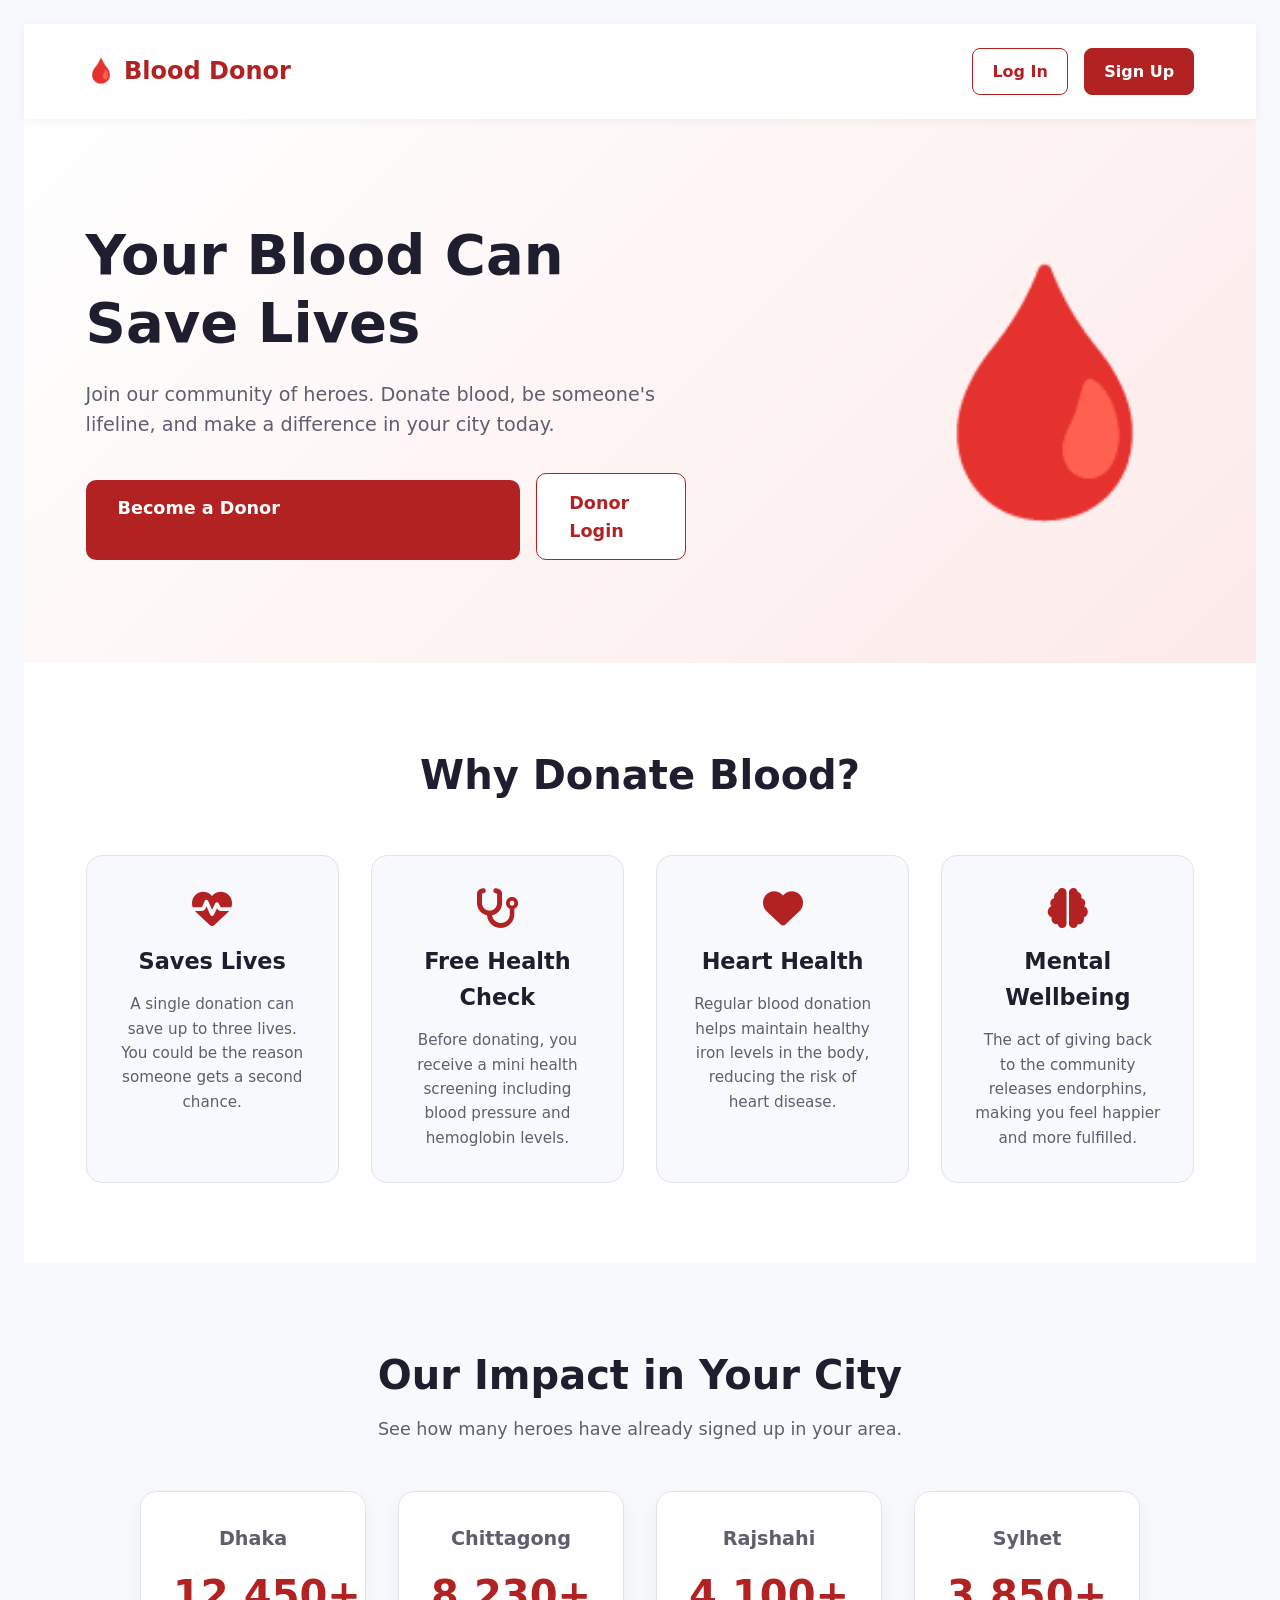
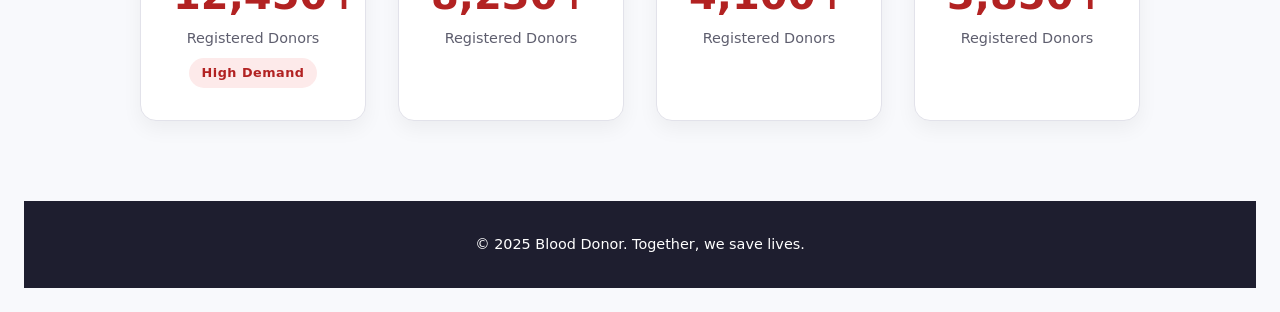
==== Index.html @ 7f74e095 "Add project files" ====
<!DOCTYPE html>
<html lang="en">
<head>
  <meta charset="UTF-8">
  <meta name="viewport" content="width=device-width, initial-scale=1.0">
  <title>Blood Donor · Save Lives</title>
  <link rel="stylesheet" href="style.css">
  <link rel="stylesheet" href="index.css">
  <link rel="stylesheet" href="https://cdnjs.cloudflare.com/ajax/libs/font-awesome/6.4.0/css/all.min.css">
</head>
<body class="landing-page">

  <nav class="navbar">
    <div class="logo">🩸 Blood Donor</div>
    <div class="nav-links">
      <a href="login.html" class="btn-login">Log In</a>
      <a href="signup.html" class="btn-signup">Sign Up</a>
    </div>
  </nav>

  <header class="hero">
    <div class="hero-content">
      <h1>Your Blood Can Save Lives</h1>
      <p>Join our community of heroes. Donate blood, be someone's lifeline, and make a difference in your city today.</p>
      <div class="hero-buttons">
        <a href="signup.html" class="btn-primary">Become a Donor</a>
        <a href="login.html" class="btn-secondary">Donor Login</a>
      </div>
    </div>
    <div class="hero-image">
      <span class="big-emoji">🩸</span>
    </div>
  </header>

  <section class="benefits">
    <h2>Why Donate Blood?</h2>
    <div class="benefits-grid">
      <div class="benefit-card">
        <i class="fa-solid fa-heart-pulse"></i>
        <h3>Saves Lives</h3>
        <p>A single donation can save up to three lives. You could be the reason someone gets a second chance.</p>
      </div>
      <div class="benefit-card">
        <i class="fa-solid fa-stethoscope"></i>
        <h3>Free Health Check</h3>
        <p>Before donating, you receive a mini health screening including blood pressure and hemoglobin levels.</p>
      </div>
      <div class="benefit-card">
        <i class="fa-solid fa-heart"></i>
        <h3>Heart Health</h3>
        <p>Regular blood donation helps maintain healthy iron levels in the body, reducing the risk of heart disease.</p>
      </div>
      <div class="benefit-card">
        <i class="fa-solid fa-brain"></i>
        <h3>Mental Wellbeing</h3>
        <p>The act of giving back to the community releases endorphins, making you feel happier and more fulfilled.</p>
      </div>
    </div>
  </section>

  <section class="statistics">
    <h2>Our Impact in Your City</h2>
    <p class="subtitle">See how many heroes have already signed up in your area.</p>
    
    <div class="stats-grid">
      <div class="stat-box">
        <h3>Dhaka</h3>
        <p class="number">12,450+</p>
        <p class="label">Registered Donors</p>
        <span class="badge high-demand">High Demand</span>
      </div>
      <div class="stat-box">
        <h3>Chittagong</h3>
        <p class="number">8,230+</p>
        <p class="label">Registered Donors</p>
      </div>
      <div class="stat-box">
        <h3>Rajshahi</h3>
        <p class="number">4,100+</p>
        <p class="label">Registered Donors</p>
      </div>
      <div class="stat-box">
        <h3>Sylhet</h3>
        <p class="number">3,850+</p>
        <p class="label">Registered Donors</p>
      </div>
    </div>
  </section>

  <footer>
    <p>© 2025 Blood Donor. Together, we save lives.</p>
  </footer>

</body>
</html>
---- style.css ----
/* ---------- GLOBAL RESET & VARIABLES ---------- */
* {
  margin: 0;
  padding: 0;
  box-sizing: border-box;
  font-family: 'Segoe UI', Roboto, system-ui, sans-serif;
}

:root {
  --primary: #b22222;
  --primary-dark: #8b1a1a;
  --primary-light: #fdeaea;
  --gray-bg: #f8f9fc;
  --card-bg: #ffffff;
  --text-dark: #1e1e2f;
  --text-muted: #5e5e6e;
  --border-light: #e2e2ea;
  --shadow: 0 8px 20px rgba(0, 0, 0, 0.05);
  --radius: 16px;
}

body {
  min-height: 100vh;
  background: var(--gray-bg);
  color: var(--text-dark);
  display: flex;
  align-items: center;
  justify-content: center;
  padding: 1.5rem;
}

/* ---------- AUTH PAGES (LOGIN / SIGNUP) ---------- */
.auth-page {
  display: flex;
  align-items: center;
  justify-content: center;
}

.auth-container {
  background: var(--card-bg);
  max-width: 440px;
  width: 100%;
  padding: 2.2rem 2rem;
  border-radius: var(--radius);
  box-shadow: var(--shadow);
  border: 1px solid var(--border-light);
}

.auth-container h1 {
  font-size: 1.9rem;
  color: var(--primary);
  display: flex;
  align-items: center;
  gap: 0.4rem;
  margin-bottom: 0.2rem;
  letter-spacing: -0.5px;
}

.auth-container h2 {
  font-size: 1.4rem;
  font-weight: 500;
  color: var(--text-muted);
  margin-bottom: 1.8rem;
  border-bottom: 2px solid var(--primary-light);
  padding-bottom: 0.6rem;
}

.form-group {
  margin-bottom: 1.3rem;
}

.form-group label {
  display: block;
  font-size: 0.9rem;
  font-weight: 600;
  margin-bottom: 0.4rem;
  color: var(--text-dark);
}

.form-group input,
.form-group select {
  width: 100%;
  padding: 0.75rem 1rem;
  border: 1.5px solid var(--border-light);
  border-radius: 10px;
  font-size: 1rem;
  transition: 0.2s;
  background: #fcfcfd;
}

.form-group input:focus,
.form-group select:focus {
  outline: none;
  border-color: var(--primary);
  box-shadow: 0 0 0 3px rgba(178, 34, 34, 0.1);
  background: #ffffff;
}

/* ---------- SHOW/HIDE PASSWORD ---------- */
.password-wrapper {
  position: relative;
  width: 100%;
}

.password-wrapper input {
  padding-right: 40px;
}

.toggle-password {
  position: absolute;
  right: 12px;
  top: 50%;
  transform: translateY(-50%);
  cursor: pointer;
  font-size: 1.1rem;
  user-select: none;
  opacity: 0.7;
  transition: 0.2s;
}

.toggle-password:hover {
  opacity: 1;
}

/* ---------- FORM OPTIONS ---------- */
.form-options {
  display: flex;
  justify-content: space-between;
  align-items: center;
  margin: 1rem 0 1.5rem;
  font-size: 0.9rem;
}

.remember {
  display: flex;
  align-items: center;
  gap: 0.4rem;
  color: var(--text-muted);
  cursor: pointer;
}

.forgot {
  color: var(--primary);
  text-decoration: none;
  font-weight: 500;
}

.forgot:hover {
  text-decoration: underline;
}

.btn-primary {
  width: 100%;
  padding: 0.85rem;
  background: var(--primary);
  color: white;
  border: none;
  border-radius: 10px;
  font-size: 1rem;
  font-weight: 600;
  cursor: pointer;
  transition: 0.2s;
  margin-top: 0.4rem;
}

.btn-primary:hover {
  background: var(--primary-dark);
  transform: translateY(-1px);
}

.switch-auth {
  text-align: center;
  margin-top: 1.8rem;
  color: var(--text-muted);
  font-size: 0.95rem;
}

.switch-auth a {
  color: var(--primary);
  font-weight: 600;
  text-decoration: none;
}

.switch-auth a:hover {
  text-decoration: underline;
}

.message {
  margin-top: 1rem;
  font-size: 0.9rem;
  text-align: center;
  min-height: 1.4rem;
  color: var(--primary);
  font-weight: 500;
}

/* ---------- DASHBOARD PAGE ---------- */
.dashboard-page {
  display: flex;
  align-items: flex-start;
  justify-content: center;
  padding: 2rem 1rem;
}

.dashboard-container {
  max-width: 1100px;
  width: 100%;
  background: transparent;
}

.dashboard-header {
  background: var(--card-bg);
  border-radius: var(--radius);
  padding: 1.6rem 2rem;
  display: flex;
  flex-wrap: wrap;
  align-items: center;
  justify-content: space-between;
  gap: 1.5rem;
  box-shadow: var(--shadow);
  border: 1px solid var(--border-light);
  margin-bottom: 2rem;
}

.profile-info {
  display: flex;
  align-items: center;
  gap: 1.2rem;
}

.avatar {
  width: 64px;
  height: 64px;
  background: var(--primary-light);
  border-radius: 50%;
  display: flex;
  align-items: center;
  justify-content: center;
  font-size: 2.2rem;
  color: var(--primary);
  border: 2px solid var(--primary);
}

.profile-info h1 {
  font-size: 1.6rem;
  font-weight: 700;
  line-height: 1.2;
}

.donor-email {
  color: var(--text-muted);
  font-size: 0.9rem;
  margin: 0.2rem 0 0.3rem;
}

.badge {
  display: inline-block;
  background: var(--primary);
  color: white;
  padding: 0.2rem 0.8rem;
  border-radius: 20px;
  font-size: 0.8rem;
  font-weight: 600;
  letter-spacing: 0.5px;
}

.availability-toggle {
  display: flex;
  align-items: center;
  gap: 0.8rem;
  background: var(--gray-bg);
  padding: 0.6rem 1.2rem;
  border-radius: 40px;
}

.availability-toggle span {
  font-weight: 500;
  font-size: 0.95rem;
}

.switch {
  position: relative;
  display: inline-block;
  width: 52px;
  height: 28px;
}

.switch input {
  opacity: 0;
  width: 0;
  height: 0;
}

.slider {
  position: absolute;
  cursor: pointer;
  top: 0;
  left: 0;
  right: 0;
  bottom: 0;
  background-color: #ccc;
  transition: .3s;
  border-radius: 34px;
}

.slider:before {
  position: absolute;
  content: "";
  height: 22px;
  width: 22px;
  left: 3px;
  bottom: 3px;
  background-color: white;
  transition: .3s;
  border-radius: 50%;
}

input:checked + .slider {
  background-color: var(--primary);
}

input:checked + .slider:before {
  transform: translateX(24px);
}

.slider.round {
  border-radius: 34px;
}

.slider.round:before {
  border-radius: 50%;
}

.btn-logout {
  background: transparent;
  border: 1.5px solid var(--border-light);
  padding: 0.5rem 1.2rem;
  border-radius: 30px;
  font-weight: 500;
  color: var(--text-muted);
  cursor: pointer;
  transition: 0.2s;
}

.btn-logout:hover {
  background: var(--primary-light);
  border-color: var(--primary);
  color: var(--primary);
}

.dashboard-main {
  display: grid;
  grid-template-columns: 1fr 1.5fr 1fr;
  gap: 1.5rem;
}

.card {
  background: var(--card-bg);
  border-radius: var(--radius);
  padding: 1.5rem 1.5rem 1.2rem;
  border: 1px solid var(--border-light);
  box-shadow: var(--shadow);
}

.card h2 {
  font-size: 1.3rem;
  font-weight: 600;
  margin-bottom: 1rem;
  color: var(--text-dark);
  border-bottom: 2px solid var(--primary-light);
  padding-bottom: 0.5rem;
}

.profile-list {
  list-style: none;
}

.profile-list li {
  margin-bottom: 0.8rem;
  font-size: 0.95rem;
  color: var(--text-muted);
}

.profile-list strong {
  color: var(--text-dark);
  font-weight: 600;
  display: inline-block;
  min-width: 110px;
}

.history-table {
  width: 100%;
  border-collapse: collapse;
  font-size: 0.9rem;
}

.history-table th,
.history-table td {
  text-align: left;
  padding: 0.6rem 0.3rem;
  border-bottom: 1px solid var(--border-light);
}

.history-table th {
  font-weight: 600;
  color: var(--text-muted);
  font-size: 0.8rem;
  text-transform: uppercase;
  letter-spacing: 0.5px;
}

.total-donations {
  margin-top: 1rem;
  font-size: 0.95rem;
  text-align: right;
  color: var(--text-muted);
}

.total-donations strong {
  color: var(--primary);
  font-size: 1.2rem;
}

.status-indicator {
  display: flex;
  align-items: center;
  gap: 0.8rem;
  font-size: 1.1rem;
  font-weight: 500;
  background: var(--gray-bg);
  padding: 1rem;
  border-radius: 12px;
}

.dot {
  width: 14px;
  height: 14px;
  border-radius: 50%;
  display: inline-block;
}

.dot.available {
  background: #2e7d32;
  box-shadow: 0 0 0 4px rgba(46, 125, 50, 0.15);
}

.dot.unavailable {
  background: #b22222;
  box-shadow: 0 0 0 4px rgba(178, 34, 34, 0.15);
}

.hint {
  margin-top: 1rem;
  font-size: 0.85rem;
  color: var(--text-muted);
  font-style: italic;
}

@media (max-width: 900px) {
  .dashboard-main {
    grid-template-columns: 1fr 1fr;
  }
}

@media (max-width: 600px) {
  .dashboard-main {
    grid-template-columns: 1fr;
  }
  .dashboard-header {
    flex-direction: column;
    align-items: stretch;
  }
  .availability-toggle {
    justify-content: center;
  }
}
---- index.css ----
/* ---------- LANDING PAGE SPECIFIC STYLES ---------- */
.landing-page {
  background: var(--gray-bg);
  color: var(--text-dark);
  line-height: 1.6;
  display: block;
}

.navbar {
  display: flex;
  justify-content: space-between;
  align-items: center;
  padding: 1.5rem 5%;
  background: var(--card-bg);
  box-shadow: 0 2px 10px rgba(0,0,0,0.05);
  position: sticky;
  top: 0;
  z-index: 100;
}

.logo {
  font-size: 1.5rem;
  font-weight: 700;
  color: var(--primary);
}

.nav-links {
  display: flex;
  gap: 1rem;
}

.btn-login, .btn-signup {
  text-decoration: none;
  padding: 0.6rem 1.2rem;
  border-radius: 8px;
  font-weight: 600;
  transition: 0.2s;
}

.btn-login {
  color: var(--primary);
  border: 1.5px solid var(--primary);
}

.btn-login:hover {
  background: var(--primary-light);
}

.btn-signup {
  background: var(--primary);
  color: white;
  border: 1.5px solid var(--primary);
}

.btn-signup:hover {
  background: var(--primary-dark);
}

.hero {
  display: flex;
  align-items: center;
  justify-content: space-between;
  padding: 5rem 5%;
  background: linear-gradient(135deg, #ffffff 0%, var(--primary-light) 100%);
}

.hero-content {
  max-width: 600px;
}

.hero h1 {
  font-size: 3.5rem;
  line-height: 1.2;
  color: var(--text-dark);
  margin-bottom: 1.5rem;
}

.hero p {
  font-size: 1.2rem;
  color: var(--text-muted);
  margin-bottom: 2rem;
}

.hero-buttons {
  display: flex;
  gap: 1rem;
}

.btn-primary, .btn-secondary {
  text-decoration: none;
  padding: 0.9rem 2rem;
  border-radius: 10px;
  font-size: 1.1rem;
  font-weight: 600;
  transition: 0.2s;
}

.btn-primary {
  background: var(--primary);
  color: white;
}

.btn-primary:hover {
  background: var(--primary-dark);
  transform: translateY(-2px);
}

.btn-secondary {
  background: white;
  color: var(--primary);
  border: 1.5px solid var(--primary);
}

.btn-secondary:hover {
  background: var(--primary-light);
}

.hero-image {
  display: flex;
  justify-content: center;
  align-items: center;
}

.big-emoji {
  font-size: 15rem;
  animation: float 3s ease-in-out infinite;
}

@keyframes float {
  0% { transform: translateY(0px); }
  50% { transform: translateY(-20px); }
  100% { transform: translateY(0px); }
}

.benefits {
  padding: 5rem 5%;
  background: var(--card-bg);
  text-align: center;
}

.benefits h2 {
  font-size: 2.5rem;
  margin-bottom: 3rem;
}

.benefits-grid {
  display: grid;
  grid-template-columns: repeat(auto-fit, minmax(250px, 1fr));
  gap: 2rem;
}

.benefit-card {
  padding: 2rem;
  border-radius: 16px;
  background: var(--gray-bg);
  border: 1px solid #e2e2ea;
  transition: 0.3s;
}

.benefit-card:hover {
  transform: translateY(-10px);
  box-shadow: var(--shadow);
  border-color: var(--primary-light);
}

.benefit-card i {
  font-size: 2.5rem;
  color: var(--primary);
  margin-bottom: 1rem;
}

.benefit-card h3 {
  font-size: 1.4rem;
  margin-bottom: 0.8rem;
}

.benefit-card p {
  color: var(--text-muted);
  font-size: 0.95rem;
}

.statistics {
  padding: 5rem 5%;
  background: var(--gray-bg);
  text-align: center;
}

.statistics h2 {
  font-size: 2.5rem;
  margin-bottom: 0.5rem;
}

.subtitle {
  color: var(--text-muted);
  font-size: 1.1rem;
  margin-bottom: 3rem;
}

.stats-grid {
  display: grid;
  grid-template-columns: repeat(auto-fit, minmax(200px, 1fr));
  gap: 2rem;
  max-width: 1000px;
  margin: 0 auto;
}

.stat-box {
  background: var(--card-bg);
  padding: 2rem;
  border-radius: 16px;
  box-shadow: var(--shadow);
  border: 1px solid #e2e2ea;
}

.stat-box h3 {
  font-size: 1.2rem;
  color: var(--text-muted);
  margin-bottom: 0.5rem;
}

.stat-box .number {
  font-size: 2.5rem;
  font-weight: 800;
  color: var(--primary);
}

.stat-box .label {
  font-size: 0.9rem;
  color: var(--text-muted);
  margin-bottom: 0.5rem;
}

.badge {
  display: inline-block;
  padding: 0.3rem 0.8rem;
  border-radius: 20px;
  font-size: 0.8rem;
  font-weight: 600;
}

.badge.high-demand {
  background: #fdeaea;
  color: #b22222;
}

footer {
  background: var(--text-dark);
  color: white;
  text-align: center;
  padding: 2rem;
  font-size: 0.9rem;
}

@media (max-width: 768px) {
  .hero {
    flex-direction: column;
    text-align: center;
    padding: 3rem 5%;
  }
  
  .hero-buttons {
    justify-content: center;
  }

  .hero h1 {
    font-size: 2.5rem;
  }

  .big-emoji {
    font-size: 8rem;
    margin-top: 2rem;
  }
}
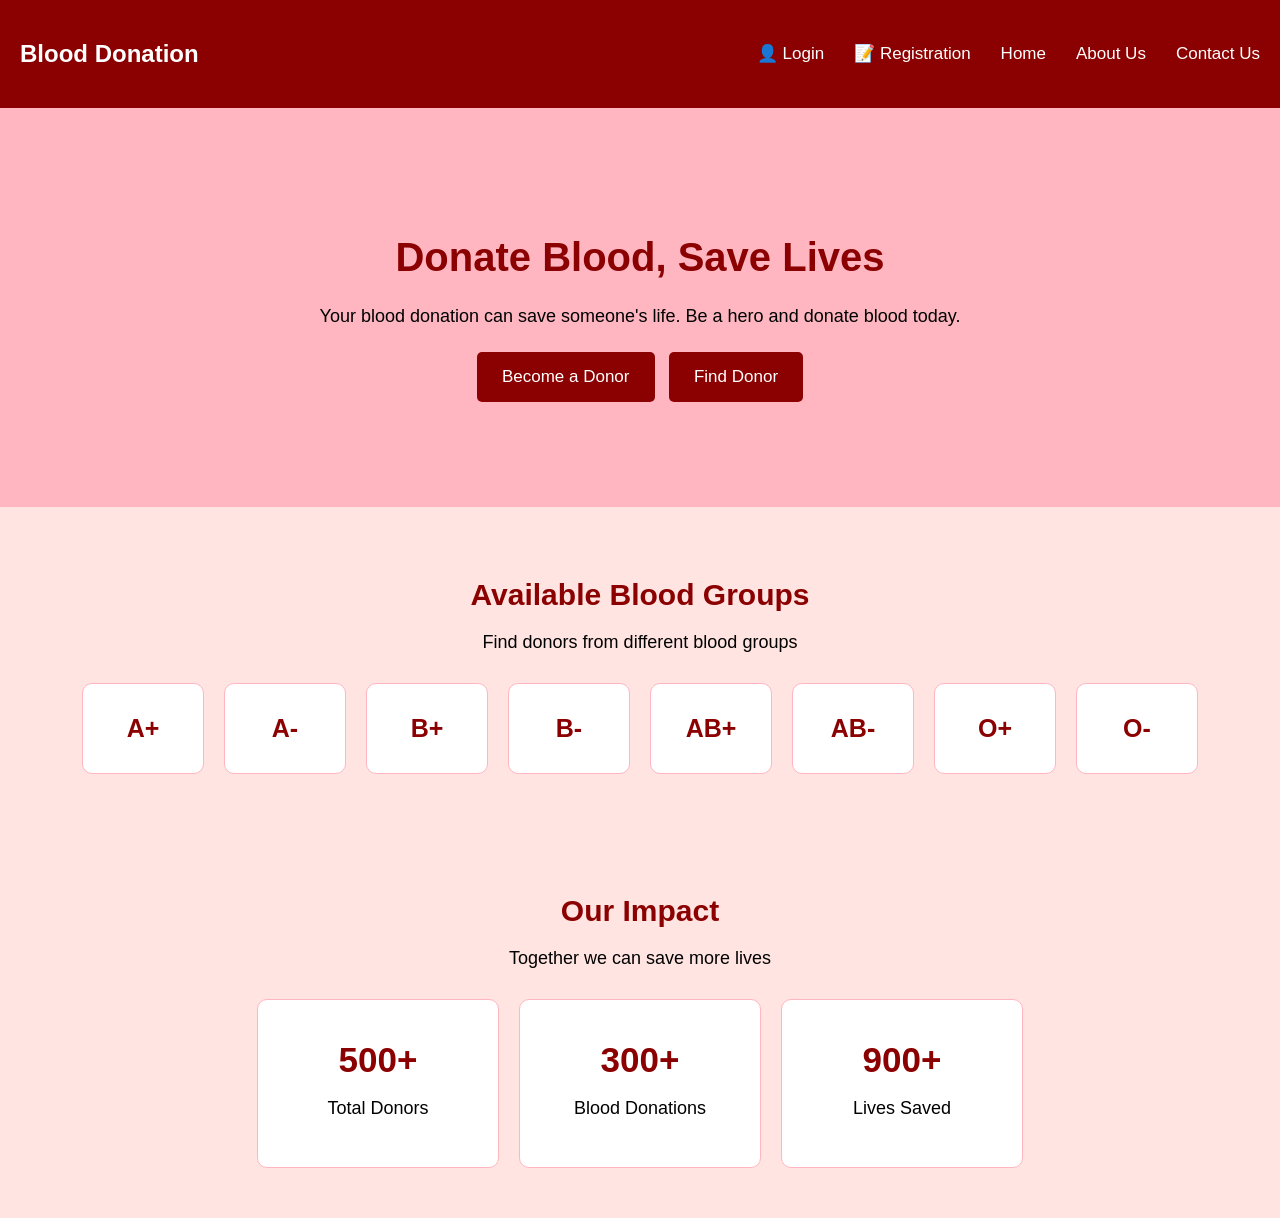
==== commit ddaf26f2: "Added Riyad blood donation web pages" ====
--- a/Index.html
+++ b/Index.html
@@ -1,95 +1,93 @@
+
 <!DOCTYPE html>
-<html lang="en">
+<html>
 <head>
-  <meta charset="UTF-8">
-  <meta name="viewport" content="width=device-width, initial-scale=1.0">
-  <title>Blood Donor · Save Lives</title>
-  <link rel="stylesheet" href="style.css">
-  <link rel="stylesheet" href="index.css">
-  <link rel="stylesheet" href="https://cdnjs.cloudflare.com/ajax/libs/font-awesome/6.4.0/css/all.min.css">
+    <title>Blood Donation</title>
+    <link rel="stylesheet" href="style.css">
 </head>
-<body class="landing-page">
+<body>
 
-  <nav class="navbar">
-    <div class="logo">🩸 Blood Donor</div>
-    <div class="nav-links">
-      <a href="login.html" class="btn-login">Log In</a>
-      <a href="signup.html" class="btn-signup">Sign Up</a>
+    <nav>
+        <h2>Blood Donation</h2>
+
+        <a href="login.html">👤 Login</a>
+        <a href="registration.html">📝 Registration</a>
+        <a href="index.html">Home</a>
+        <a href="about.html">About Us</a>
+        <a href="contact.html">Contact Us</a>
+
+    </nav>
+
+
+<div class="hero">
+    <h1>Donate Blood, Save Lives</h1>
+
+    <p>
+        Your blood donation can save someone's life.
+        Be a hero and donate blood today.
+    </p>
+
+    <a href="register.html" class="btn">Become a Donor</a>
+    <a href="find-donor.html" class="btn">Find Donor</a>
+</div>
+
+
+
+<div class="blood-groups">
+
+    <h1>Available Blood Groups</h1>
+
+    <p>Find donors from different blood groups</p>
+
+    <div class="group-container">
+
+        <div class="blood-card">A+</div>
+        <div class="blood-card">A-</div>
+        <div class="blood-card">B+</div>
+        <div class="blood-card">B-</div>
+        <div class="blood-card">AB+</div>
+        <div class="blood-card">AB-</div>
+        <div class="blood-card">O+</div>
+        <div class="blood-card">O-</div>
+
     </div>
-  </nav>
 
-  <header class="hero">
-    <div class="hero-content">
-      <h1>Your Blood Can Save Lives</h1>
-      <p>Join our community of heroes. Donate blood, be someone's lifeline, and make a difference in your city today.</p>
-      <div class="hero-buttons">
-        <a href="signup.html" class="btn-primary">Become a Donor</a>
-        <a href="login.html" class="btn-secondary">Donor Login</a>
-      </div>
+</div>
+
+
+<div class="statistics">
+
+    <h1>Our Impact</h1>
+
+    <p>Together we can save more lives</p>
+
+    <div class="stats-container">
+      
+        <div class="stats-card">
+            <h2>500+</h2>
+            <p>Total Donors</p>
+        </div>
+
+        <div class="stats-card">
+          <h2>300+</h2>
+     <p>Blood Donations</p>
+        </div>
+
+        <div class="stats-card">
+            <h2>900+</h2>
+            <p>Lives Saved</p>
+        </div>
+
     </div>
-    <div class="hero-image">
-      <span class="big-emoji">🩸</span>
-    </div>
-  </header>
 
-  <section class="benefits">
-    <h2>Why Donate Blood?</h2>
-    <div class="benefits-grid">
-      <div class="benefit-card">
-        <i class="fa-solid fa-heart-pulse"></i>
-        <h3>Saves Lives</h3>
-        <p>A single donation can save up to three lives. You could be the reason someone gets a second chance.</p>
-      </div>
-      <div class="benefit-card">
-        <i class="fa-solid fa-stethoscope"></i>
-        <h3>Free Health Check</h3>
-        <p>Before donating, you receive a mini health screening including blood pressure and hemoglobin levels.</p>
-      </div>
-      <div class="benefit-card">
-        <i class="fa-solid fa-heart"></i>
-        <h3>Heart Health</h3>
-        <p>Regular blood donation helps maintain healthy iron levels in the body, reducing the risk of heart disease.</p>
-      </div>
-      <div class="benefit-card">
-        <i class="fa-solid fa-brain"></i>
-        <h3>Mental Wellbeing</h3>
-        <p>The act of giving back to the community releases endorphins, making you feel happier and more fulfilled.</p>
-      </div>
-    </div>
-  </section>
+</div>
 
-  <section class="statistics">
-    <h2>Our Impact in Your City</h2>
-    <p class="subtitle">See how many heroes have already signed up in your area.</p>
-    
-    <div class="stats-grid">
-      <div class="stat-box">
-        <h3>Dhaka</h3>
-        <p class="number">12,450+</p>
-        <p class="label">Registered Donors</p>
-        <span class="badge high-demand">High Demand</span>
-      </div>
-      <div class="stat-box">
-        <h3>Chittagong</h3>
-        <p class="number">8,230+</p>
-        <p class="label">Registered Donors</p>
-      </div>
-      <div class="stat-box">
-        <h3>Rajshahi</h3>
-        <p class="number">4,100+</p>
-        <p class="label">Registered Donors</p>
-      </div>
-      <div class="stat-box">
-        <h3>Sylhet</h3>
-        <p class="number">3,850+</p>
-        <p class="label">Registered Donors</p>
-      </div>
-    </div>
-  </section>
 
-  <footer>
-    <p>© 2025 Blood Donor. Together, we save lives.</p>
-  </footer>
+
+
+
 
 </body>
-</html>+</html>
+
+
--- a/style.css
+++ b/style.css
@@ -1,476 +1,341 @@
-/* ---------- GLOBAL RESET & VARIABLES ---------- */
-* {
-  margin: 0;
-  padding: 0;
-  box-sizing: border-box;
-  font-family: 'Segoe UI', Roboto, system-ui, sans-serif;
-}
-
-:root {
-  --primary: #b22222;
-  --primary-dark: #8b1a1a;
-  --primary-light: #fdeaea;
-  --gray-bg: #f8f9fc;
-  --card-bg: #ffffff;
-  --text-dark: #1e1e2f;
-  --text-muted: #5e5e6e;
-  --border-light: #e2e2ea;
-  --shadow: 0 8px 20px rgba(0, 0, 0, 0.05);
-  --radius: 16px;
-}
 
 body {
-  min-height: 100vh;
-  background: var(--gray-bg);
-  color: var(--text-dark);
-  display: flex;
-  align-items: center;
-  justify-content: center;
-  padding: 1.5rem;
-}
-
-/* ---------- AUTH PAGES (LOGIN / SIGNUP) ---------- */
-.auth-page {
-  display: flex;
-  align-items: center;
-  justify-content: center;
-}
-
-.auth-container {
-  background: var(--card-bg);
-  max-width: 440px;
-  width: 100%;
-  padding: 2.2rem 2rem;
-  border-radius: var(--radius);
-  box-shadow: var(--shadow);
-  border: 1px solid var(--border-light);
-}
-
-.auth-container h1 {
-  font-size: 1.9rem;
-  color: var(--primary);
-  display: flex;
-  align-items: center;
-  gap: 0.4rem;
-  margin-bottom: 0.2rem;
-  letter-spacing: -0.5px;
-}
-
-.auth-container h2 {
-  font-size: 1.4rem;
-  font-weight: 500;
-  color: var(--text-muted);
-  margin-bottom: 1.8rem;
-  border-bottom: 2px solid var(--primary-light);
-  padding-bottom: 0.6rem;
-}
-
-.form-group {
-  margin-bottom: 1.3rem;
-}
-
-.form-group label {
-  display: block;
-  font-size: 0.9rem;
-  font-weight: 600;
-  margin-bottom: 0.4rem;
-  color: var(--text-dark);
-}
-
-.form-group input,
-.form-group select {
-  width: 100%;
-  padding: 0.75rem 1rem;
-  border: 1.5px solid var(--border-light);
-  border-radius: 10px;
-  font-size: 1rem;
-  transition: 0.2s;
-  background: #fcfcfd;
-}
-
-.form-group input:focus,
-.form-group select:focus {
-  outline: none;
-  border-color: var(--primary);
-  box-shadow: 0 0 0 3px rgba(178, 34, 34, 0.1);
-  background: #ffffff;
-}
-
-/* ---------- SHOW/HIDE PASSWORD ---------- */
-.password-wrapper {
-  position: relative;
-  width: 100%;
-}
-
-.password-wrapper input {
-  padding-right: 40px;
-}
-
-.toggle-password {
-  position: absolute;
-  right: 12px;
-  top: 50%;
-  transform: translateY(-50%);
-  cursor: pointer;
-  font-size: 1.1rem;
-  user-select: none;
-  opacity: 0.7;
-  transition: 0.2s;
-}
-
-.toggle-password:hover {
-  opacity: 1;
-}
-
-/* ---------- FORM OPTIONS ---------- */
-.form-options {
-  display: flex;
-  justify-content: space-between;
-  align-items: center;
-  margin: 1rem 0 1.5rem;
-  font-size: 0.9rem;
-}
-
-.remember {
-  display: flex;
-  align-items: center;
-  gap: 0.4rem;
-  color: var(--text-muted);
-  cursor: pointer;
-}
-
-.forgot {
-  color: var(--primary);
-  text-decoration: none;
-  font-weight: 500;
-}
-
-.forgot:hover {
-  text-decoration: underline;
-}
-
-.btn-primary {
-  width: 100%;
-  padding: 0.85rem;
-  background: var(--primary);
-  color: white;
-  border: none;
-  border-radius: 10px;
-  font-size: 1rem;
-  font-weight: 600;
-  cursor: pointer;
-  transition: 0.2s;
-  margin-top: 0.4rem;
-}
-
-.btn-primary:hover {
-  background: var(--primary-dark);
-  transform: translateY(-1px);
-}
-
-.switch-auth {
-  text-align: center;
-  margin-top: 1.8rem;
-  color: var(--text-muted);
-  font-size: 0.95rem;
-}
-
-.switch-auth a {
-  color: var(--primary);
-  font-weight: 600;
-  text-decoration: none;
-}
-
-.switch-auth a:hover {
-  text-decoration: underline;
-}
-
-.message {
-  margin-top: 1rem;
-  font-size: 0.9rem;
-  text-align: center;
-  min-height: 1.4rem;
-  color: var(--primary);
-  font-weight: 500;
-}
-
-/* ---------- DASHBOARD PAGE ---------- */
-.dashboard-page {
-  display: flex;
-  align-items: flex-start;
-  justify-content: center;
-  padding: 2rem 1rem;
-}
-
-.dashboard-container {
-  max-width: 1100px;
-  width: 100%;
-  background: transparent;
-}
-
-.dashboard-header {
-  background: var(--card-bg);
-  border-radius: var(--radius);
-  padding: 1.6rem 2rem;
-  display: flex;
-  flex-wrap: wrap;
-  align-items: center;
-  justify-content: space-between;
-  gap: 1.5rem;
-  box-shadow: var(--shadow);
-  border: 1px solid var(--border-light);
-  margin-bottom: 2rem;
-}
-
-.profile-info {
-  display: flex;
-  align-items: center;
-  gap: 1.2rem;
-}
-
-.avatar {
-  width: 64px;
-  height: 64px;
-  background: var(--primary-light);
-  border-radius: 50%;
-  display: flex;
-  align-items: center;
-  justify-content: center;
-  font-size: 2.2rem;
-  color: var(--primary);
-  border: 2px solid var(--primary);
-}
-
-.profile-info h1 {
-  font-size: 1.6rem;
-  font-weight: 700;
-  line-height: 1.2;
-}
-
-.donor-email {
-  color: var(--text-muted);
-  font-size: 0.9rem;
-  margin: 0.2rem 0 0.3rem;
-}
-
-.badge {
-  display: inline-block;
-  background: var(--primary);
-  color: white;
-  padding: 0.2rem 0.8rem;
-  border-radius: 20px;
-  font-size: 0.8rem;
-  font-weight: 600;
-  letter-spacing: 0.5px;
-}
-
-.availability-toggle {
-  display: flex;
-  align-items: center;
-  gap: 0.8rem;
-  background: var(--gray-bg);
-  padding: 0.6rem 1.2rem;
-  border-radius: 40px;
-}
-
-.availability-toggle span {
-  font-weight: 500;
-  font-size: 0.95rem;
-}
-
-.switch {
-  position: relative;
-  display: inline-block;
-  width: 52px;
-  height: 28px;
-}
-
-.switch input {
-  opacity: 0;
-  width: 0;
-  height: 0;
-}
-
-.slider {
-  position: absolute;
-  cursor: pointer;
-  top: 0;
-  left: 0;
-  right: 0;
-  bottom: 0;
-  background-color: #ccc;
-  transition: .3s;
-  border-radius: 34px;
-}
-
-.slider:before {
-  position: absolute;
-  content: "";
-  height: 22px;
-  width: 22px;
-  left: 3px;
-  bottom: 3px;
-  background-color: white;
-  transition: .3s;
-  border-radius: 50%;
-}
-
-input:checked + .slider {
-  background-color: var(--primary);
-}
-
-input:checked + .slider:before {
-  transform: translateX(24px);
-}
-
-.slider.round {
-  border-radius: 34px;
-}
-
-.slider.round:before {
-  border-radius: 50%;
-}
-
-.btn-logout {
-  background: transparent;
-  border: 1.5px solid var(--border-light);
-  padding: 0.5rem 1.2rem;
-  border-radius: 30px;
-  font-weight: 500;
-  color: var(--text-muted);
-  cursor: pointer;
-  transition: 0.2s;
-}
-
-.btn-logout:hover {
-  background: var(--primary-light);
-  border-color: var(--primary);
-  color: var(--primary);
-}
-
-.dashboard-main {
-  display: grid;
-  grid-template-columns: 1fr 1.5fr 1fr;
-  gap: 1.5rem;
-}
-
-.card {
-  background: var(--card-bg);
-  border-radius: var(--radius);
-  padding: 1.5rem 1.5rem 1.2rem;
-  border: 1px solid var(--border-light);
-  box-shadow: var(--shadow);
-}
-
-.card h2 {
-  font-size: 1.3rem;
-  font-weight: 600;
-  margin-bottom: 1rem;
-  color: var(--text-dark);
-  border-bottom: 2px solid var(--primary-light);
-  padding-bottom: 0.5rem;
-}
-
-.profile-list {
-  list-style: none;
-}
-
-.profile-list li {
-  margin-bottom: 0.8rem;
-  font-size: 0.95rem;
-  color: var(--text-muted);
-}
-
-.profile-list strong {
-  color: var(--text-dark);
-  font-weight: 600;
-  display: inline-block;
-  min-width: 110px;
-}
-
-.history-table {
-  width: 100%;
-  border-collapse: collapse;
-  font-size: 0.9rem;
-}
-
-.history-table th,
-.history-table td {
-  text-align: left;
-  padding: 0.6rem 0.3rem;
-  border-bottom: 1px solid var(--border-light);
-}
-
-.history-table th {
-  font-weight: 600;
-  color: var(--text-muted);
-  font-size: 0.8rem;
-  text-transform: uppercase;
-  letter-spacing: 0.5px;
-}
-
-.total-donations {
-  margin-top: 1rem;
-  font-size: 0.95rem;
-  text-align: right;
-  color: var(--text-muted);
-}
-
-.total-donations strong {
-  color: var(--primary);
-  font-size: 1.2rem;
-}
-
-.status-indicator {
-  display: flex;
-  align-items: center;
-  gap: 0.8rem;
-  font-size: 1.1rem;
-  font-weight: 500;
-  background: var(--gray-bg);
-  padding: 1rem;
-  border-radius: 12px;
-}
-
-.dot {
-  width: 14px;
-  height: 14px;
-  border-radius: 50%;
-  display: inline-block;
-}
-
-.dot.available {
-  background: #2e7d32;
-  box-shadow: 0 0 0 4px rgba(46, 125, 50, 0.15);
-}
-
-.dot.unavailable {
-  background: #b22222;
-  box-shadow: 0 0 0 4px rgba(178, 34, 34, 0.15);
-}
-
-.hint {
-  margin-top: 1rem;
-  font-size: 0.85rem;
-  color: var(--text-muted);
-  font-style: italic;
-}
-
-@media (max-width: 900px) {
-  .dashboard-main {
-    grid-template-columns: 1fr 1fr;
-  }
-}
-
-@media (max-width: 600px) {
-  .dashboard-main {
-    grid-template-columns: 1fr;
-  }
-  .dashboard-header {
-    flex-direction: column;
-    align-items: stretch;
-  }
-  .availability-toggle {
+    margin: 0;
+    font-family: Arial;
+}
+
+nav {
+    background-color: darkred;
+    padding: 20px;
+    display: flex;
+    align-items: center;
+    gap: 30px;
+}
+
+h2 {
+    color: white;
+    margin-right: auto;
+}
+
+a {
+    color: white;
+    text-decoration: none;
+    font-size: 17px;
+}
+
+a:hover {
+    color: yellow;
+}
+
+
+.hero {
+    background-color: lightpink;
+    text-align: center;
+    padding: 100px 20px;
+}
+
+.hero h1 {
+    color: darkred;
+    font-size: 40px;
+}
+
+.hero p {
+    color: black;
+    font-size: 18px;
+    margin: 20px;
+}
+
+.btn {
+    display: inline-block;
+    background-color: darkred;
+    color: white;
+    padding: 15px 25px;
+    margin: 5px;
+    text-decoration: none;
+    border-radius: 5px;
+}
+
+.btn:hover {
+    background-color: red;
+    color: white;
+}
+
+.btn {
+    margin: 5px;
+}
+
+
+
+.blood-groups {
+    background-color: mistyrose;
+    text-align: center;
+    padding: 50px 20px;
+}
+
+.blood-groups h1 {
+    color: darkred;
+    font-size: 30px;
+}
+
+.blood-groups p {
+    color: black;
+    font-size: 18px;
+}
+
+.group-container {
+    display: flex;
     justify-content: center;
-  }
-}+    flex-wrap: wrap;
+    gap: 20px;
+    margin-top: 30px;
+}
+
+.blood-card {
+    background-color: white;
+    color: darkred;
+    width: 100px;
+    padding: 30px 10px;
+    border: 1px solid lightpink;
+    border-radius: 10px;
+    font-size: 25px;
+    font-weight: bold;
+}
+
+.blood-card:hover {
+    background-color: darkred;
+    color: white;
+    cursor: pointer;
+}
+
+
+.statistics {
+    background-color: mistyrose;
+    text-align: center;
+    padding: 50px 20px;
+}
+
+.statistics h1 {
+    color: darkred;
+    font-size: 30px;
+}
+
+.statistics p {
+    color: black;
+    font-size: 18px;
+}
+
+.stats-container {
+    display: flex;
+    justify-content: center;
+    gap: 20px;
+    flex-wrap: wrap;
+    margin-top: 30px;
+}
+
+.stats-card {
+    background-color: white;
+    width: 200px;
+    padding: 30px 20px;
+    border-radius: 10px;
+    border: 1px solid lightpink;
+}
+
+.stats-card h2 {
+    color: darkred;
+    font-size: 35px;
+    margin: 10px;
+}
+
+.stats-card p {
+    color: black;
+    font-size: 18px;
+}
+
+.stats-card:hover {
+    background-color: darkred;
+}
+
+.stats-card:hover h2 {
+    color: white;
+}
+
+.stats-card:hover p {
+    color: white;
+}
+
+
+
+
+
+
+
+
+//about
+
+
+.about {
+    background-color: mistyrose;
+    text-align: center;
+    padding: 60px 20px;
+}
+
+.about h1 {
+    color: darkred;
+    font-size: 35px;
+    text-align: center;
+}
+
+.about p {
+    color: black;
+    font-size: 18px;
+    text-align: center;
+}
+
+.about-container {
+    display: flex;
+    justify-content: center;
+    gap: 30px;
+    flex-wrap: wrap;
+    margin-top: 40px;
+}
+
+.about-mission {
+    background-color: white;
+    width: 350px;
+    padding: 30px;
+    border: 1px solid lightpink;
+    border-radius: 10px;
+}
+
+.about-vission {
+    background-color: white;
+    width: 350px;
+    padding: 30px;
+    border: 1px solid lightpink;
+    border-radius: 10px;
+}
+
+.about-mission h2 {
+    color: darkred;
+    font-size: 25px;
+    text-align:center;
+}
+
+.about-vission h2 {
+    color: darkred;
+    font-size: 25px;
+    text-align: center;
+}
+
+.about-mission p {
+    font-size: 17px;
+    line-height: 1.6;
+}
+
+.about-vission p {
+    font-size: 17px;
+    line-height: 1.6;
+}
+
+.about-mission:hover {
+    background-color: lightpink;
+}
+
+.about-vission:hover {
+    background-color: lightpink;
+}
+
+
+
+
+
+
+
+
+
+
+
+
+
+
+
+
+
+
+
+
+.contact {
+    background-color: mistyrose;
+    padding: 50px 20px;
+    text-align: center;
+}
+
+.contact h1 {
+    color: darkred;
+    font-size: 35px;
+}
+
+.contact-container {
+    display: flex;
+    justify-content: center;
+    gap: 30px;
+    flex-wrap: wrap;
+    margin-top: 40px;
+}
+
+.contact-info {
+    background-color: white;
+    width: 350px;
+    padding: 30px;
+    text-align: left;
+    border-radius: 10px;
+}
+
+.contact-form {
+    background-color: white;
+    width: 400px;
+    padding: 30px;
+    text-align: left;
+    border-radius: 10px;
+}
+
+.contact-info h2,
+.contact-form h2 {
+    color: darkred;
+}
+
+.contact-info h3 {
+    color: darkred;
+    margin-top: 25px;
+}
+
+.contact-info p {
+    color: black;
+}
+
+.contact-form label {
+    display: block;
+    margin-top: 15px;
+    margin-bottom: 5px;
+}
+
+.contact-form input[type="text"],
+.contact-form textarea {
+    width: 100%;
+    padding: 10px;
+    border: 1px solid gray;
+    box-sizing: border-box;
+}
+
+.contact-form input[type="submit"] {
+    background-color: darkred;
+    color: white;
+    padding: 12px 25px;
+    border: none;
+    margin-top: 20px;
+    cursor: pointer;
+}
+
+.contact-form input[type="submit"]:hover {
+    background-color: red;
+}
